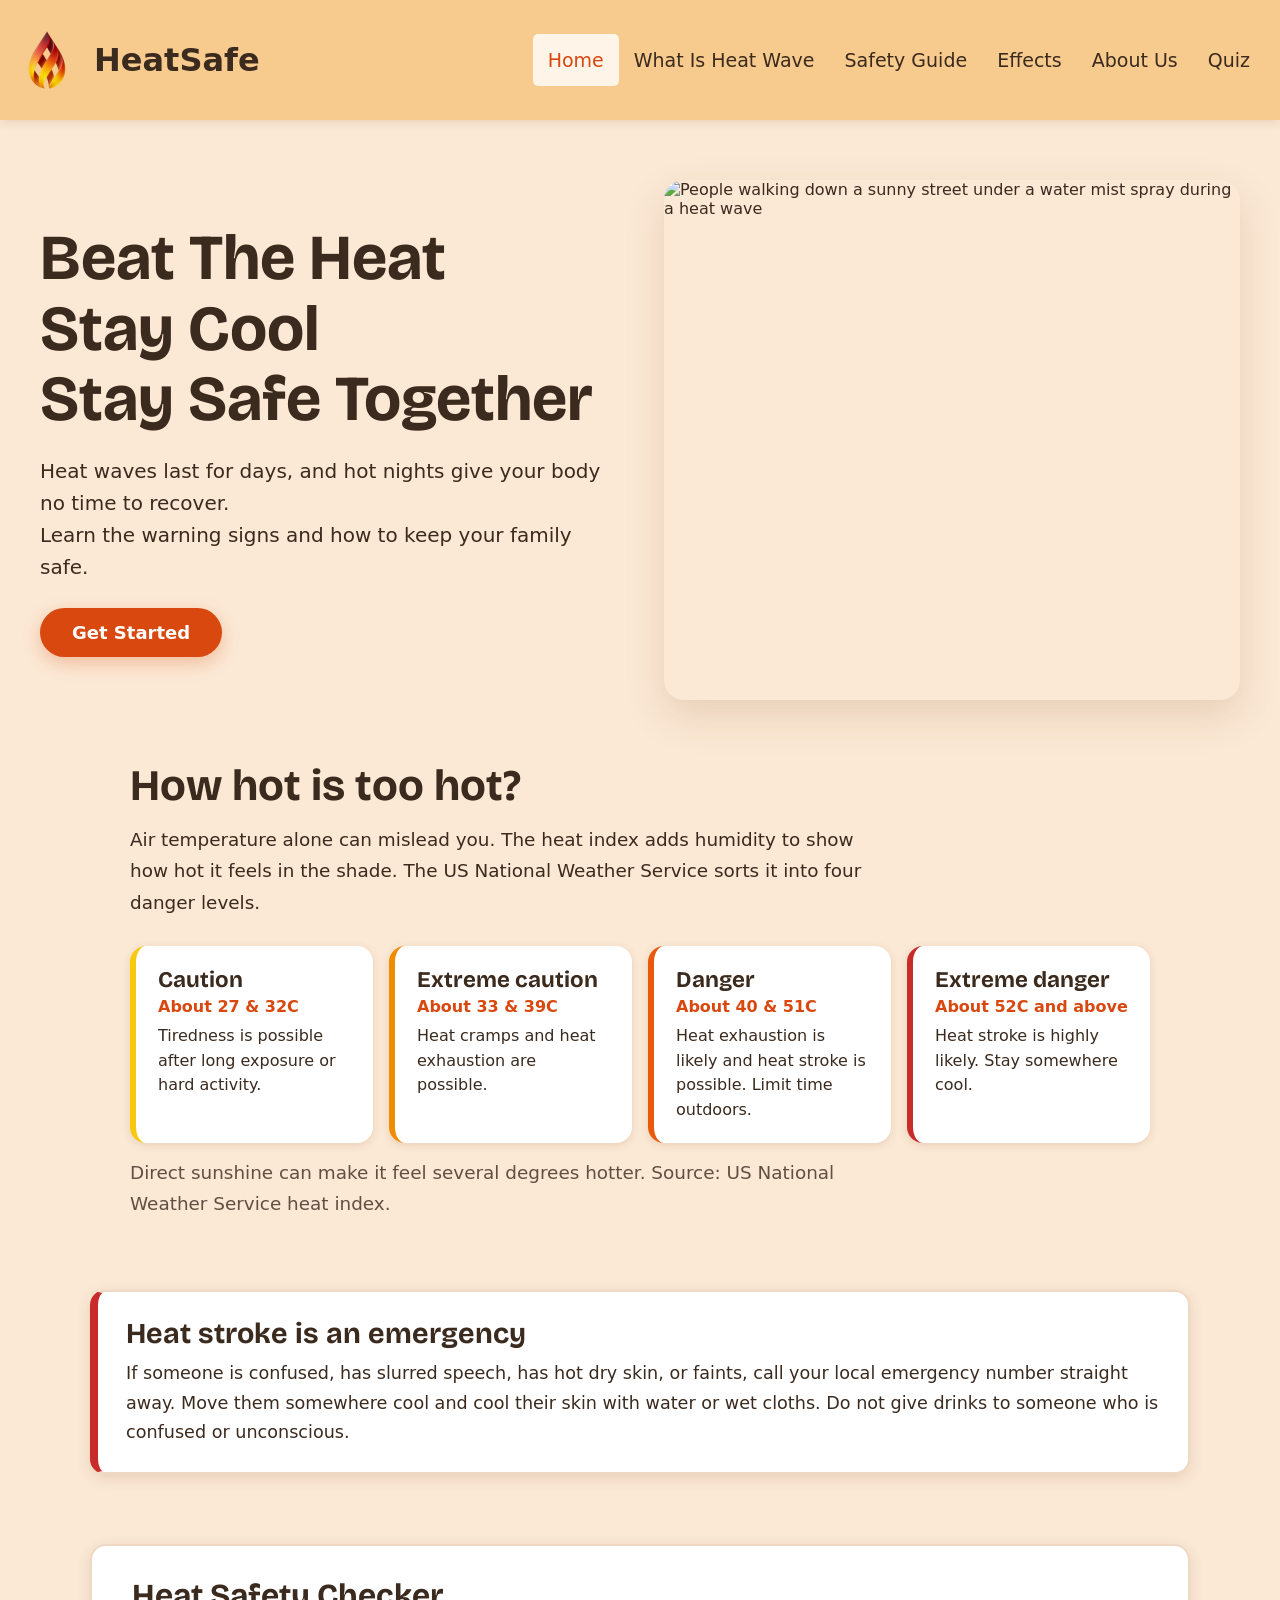
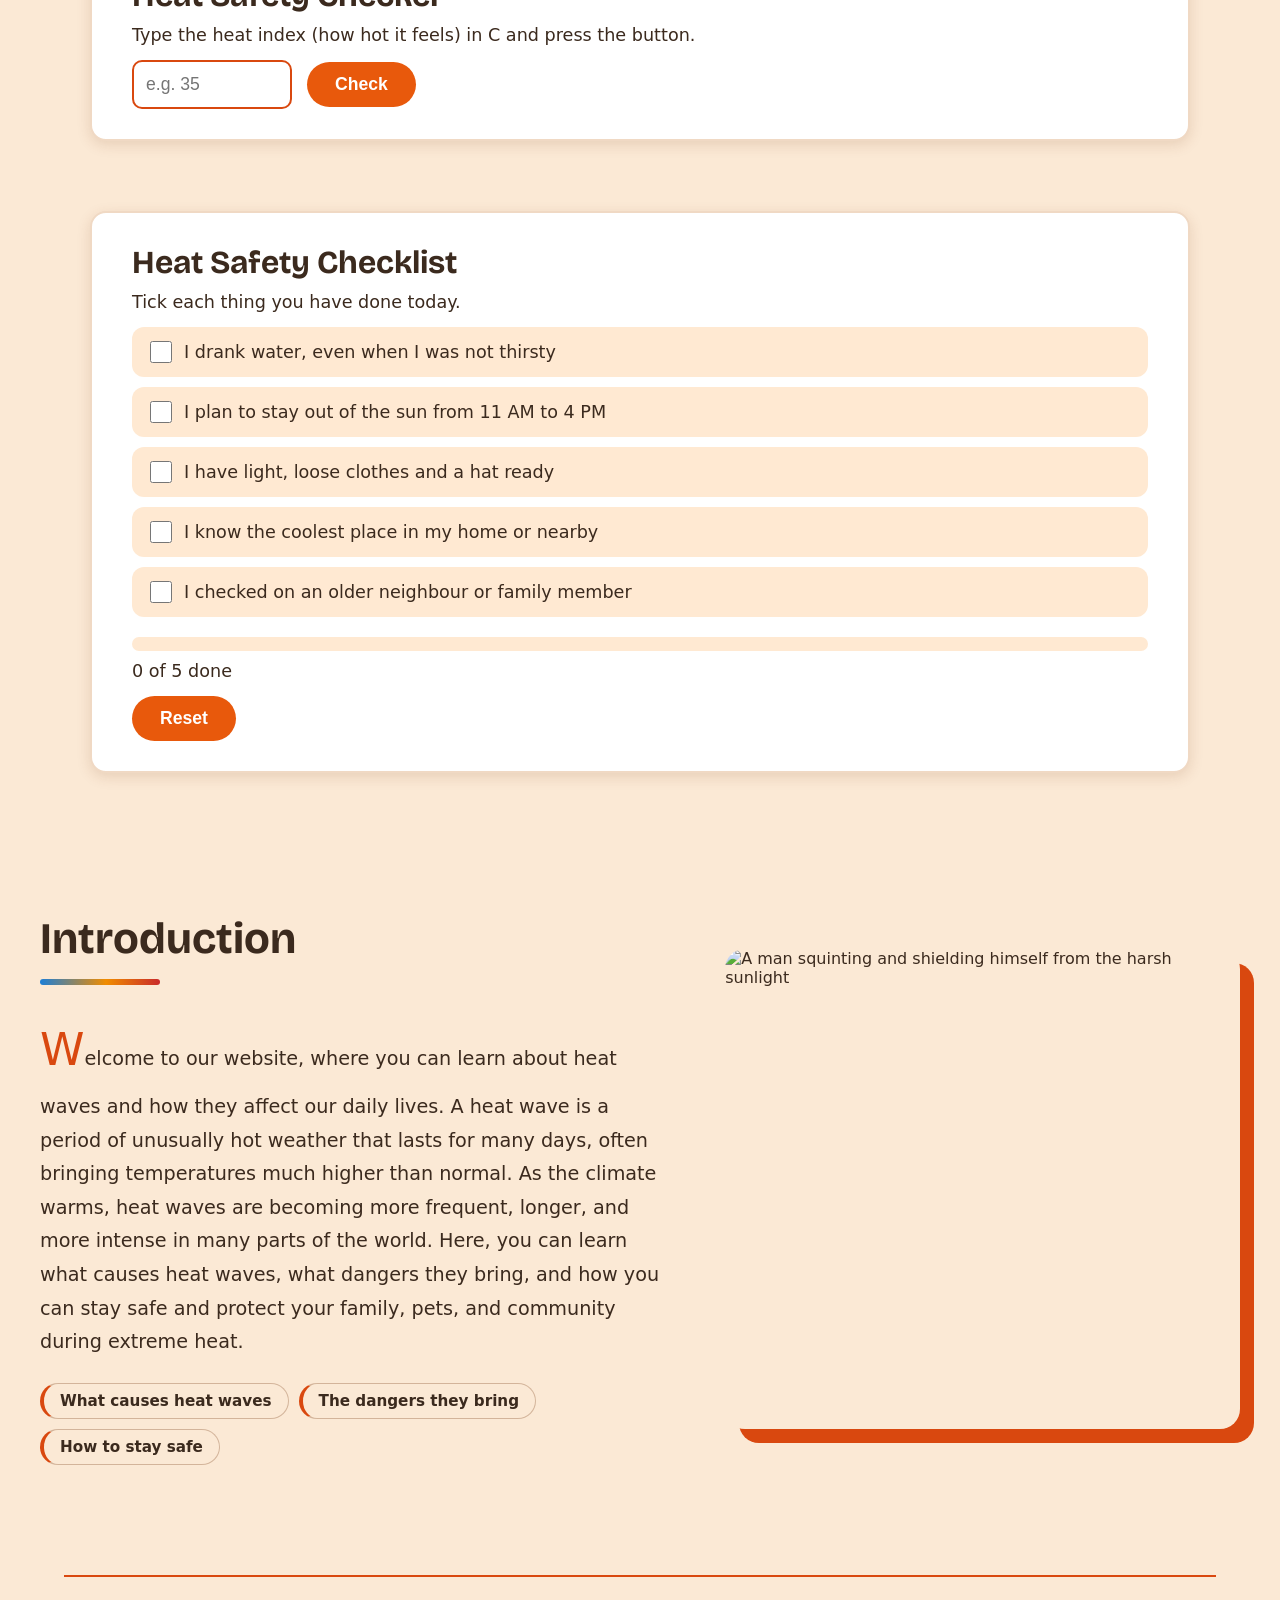
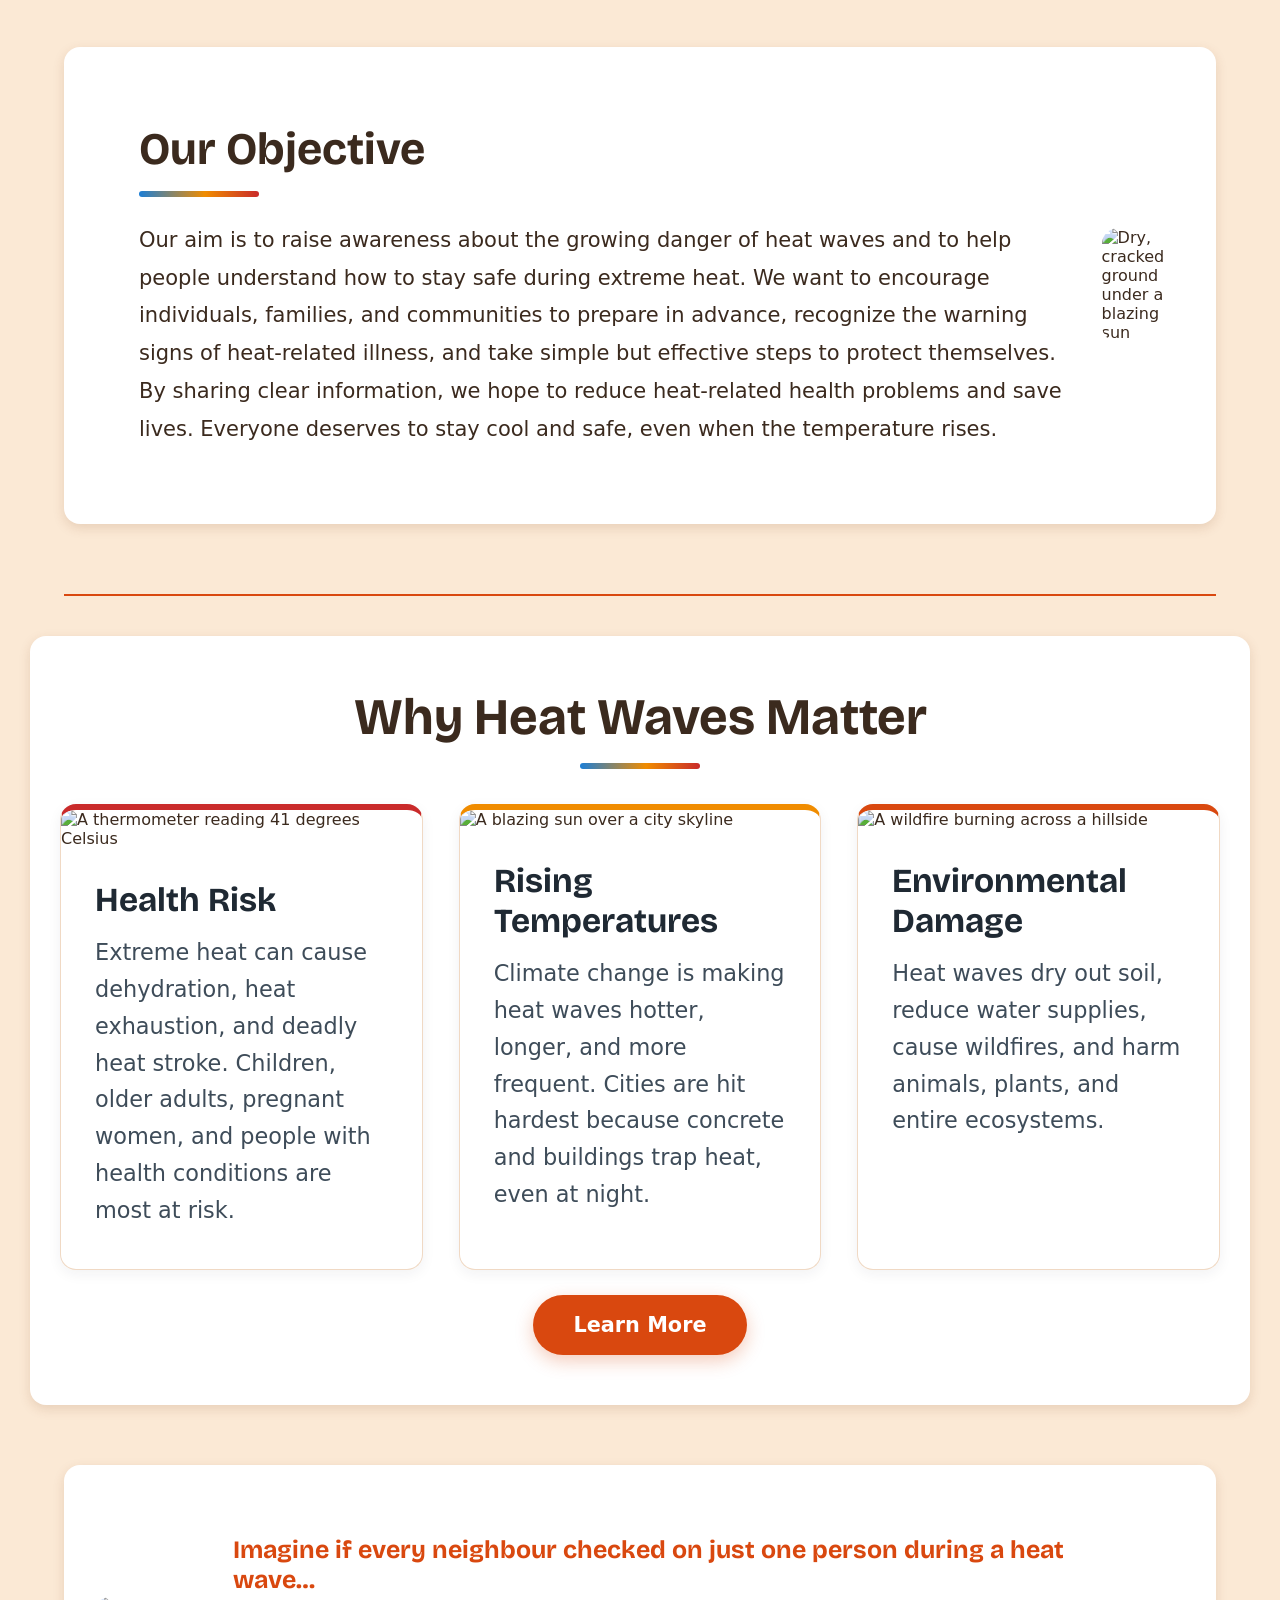
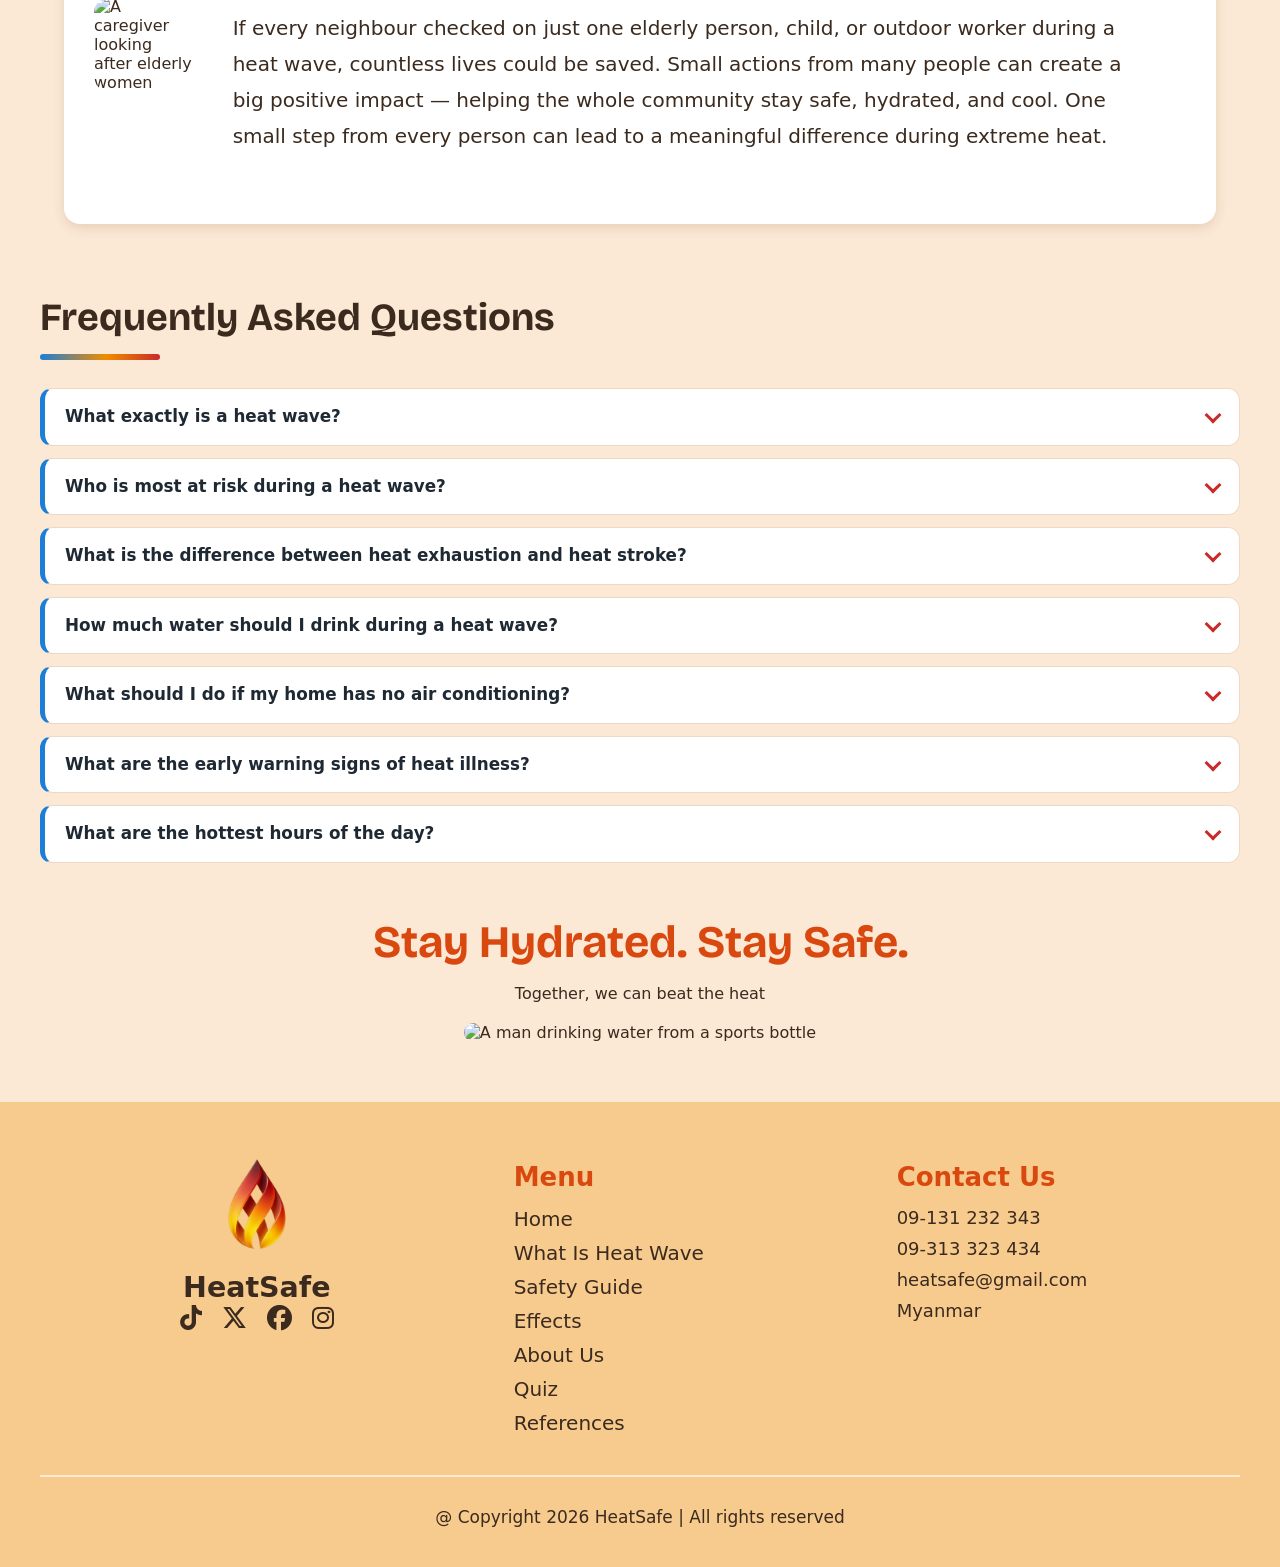
==== index.html @ f96f6f86 "Add files via upload" ====
<!DOCTYPE html>
<html lang="en">
<head>
    <meta charset="UTF-8">
    <meta name="viewport" content="width=device-width, initial-scale=1.0">
    <title>HeatSafe | Home</title>
    <link rel="stylesheet" href="style.css">
    <link rel="stylesheet" href="https://cdnjs.cloudflare.com/ajax/libs/font-awesome/6.5.0/css/all.min.css">
    <link rel="icon" type="image/png" href="Images/favicon.png">
    <link rel="preconnect" href="https://fonts.googleapis.com">
    <link rel="preconnect" href="https://fonts.gstatic.com" crossorigin>
    <link href="https://fonts.googleapis.com/css2?family=Bricolage+Grotesque:opsz,wght@12..96,600;12..96,800&display=swap" rel="stylesheet">
</head>
<body>
    <!-- Header start -->
    <header class="header">
        <a href="index.html" class="logo">
            <img src="Images/logo.png" alt="HeatSafe logo">
            <span class="logo-name">HeatSafe</span>
        </a>
        <button class="nav-toggle" type="button" aria-label="Open menu" aria-expanded="false" aria-controls="site-nav"><span></span><span></span><span></span></button>
        <nav id="site-nav">
            <ul class="menu">
                <li><a href="index.html" class="active" aria-current="page">Home</a></li>
                <li><a href="whatisheatwave.html">What Is Heat Wave</a></li>
                <li><a href="safetyguide.html">Safety Guide</a></li>
                <li><a href="effects.html">Effects</a></li>
                <li><a href="aboutus.html">About Us</a></li>
                <li><a href="quiz.html">Quiz</a></li>
            </ul>
        </nav>
    </header>

    <main class="home-contents">
        <section class="home-box">
            <div class="home-hero-text">
                <h1 class="home-hero-heading">Beat The Heat<br>Stay Cool<br>Stay Safe Together</h1>
                <p class="home-hero-paragraph">Heat waves last for days, and hot nights give your body no time to recover. <br>Learn the warning signs and how to keep your family safe.</p>
                <div class="get-started">
                    <a href="#levels">Get Started</a>
                </div>
            </div>
            <img src="https://images.unsplash.com/photo-1757782032725-3fc6755d6c4d?auto=format&fit=crop&w=1200&q=80" alt="People walking down a sunny street under a water mist spray during a heat wave" class="hero-img">
        </section>
        <section class="levels-sec" id="levels">
            <h2>How hot is too hot?</h2>
            <p>Air temperature alone can mislead you. The heat index adds humidity to show how hot it feels in the shade. The US National Weather Service sorts it into four danger levels.</p>
            <ol class="levels">
                <li class="lv1"><h3>Caution</h3><p class="range">About 27 & 32C</p><p>Tiredness is possible after long exposure or hard activity.</p></li>
                <li class="lv2"><h3>Extreme caution</h3><p class="range">About 33 & 39C</p><p>Heat cramps and heat exhaustion are possible.</p></li>
                <li class="lv3"><h3>Danger</h3><p class="range">About 40 & 51C</p><p>Heat exhaustion is likely and heat stroke is possible. Limit time outdoors.</p></li>
                <li class="lv4"><h3>Extreme danger</h3><p class="range">About 52C and above</p><p>Heat stroke is highly likely. Stay somewhere cool.</p></li>
            </ol>
            <p class="levels-note">Direct sunshine can make it feel several degrees hotter. Source: US National Weather Service heat index.</p>
        </section>
        <div class="emergency-note">
            <h2>Heat stroke is an emergency</h2>
            <p>If someone is confused, has slurred speech, has hot dry skin, or faints, call your local emergency number straight away. Move them somewhere cool and cool their skin with water or wet cloths. Do not give drinks to someone who is confused or unconscious.</p>
        </div>
    
        <section class="checker" id="checker">
            <h2>Heat Safety Checker</h2>
            <p>Type the heat index (how hot it feels) in C and press the button.</p>
            <input type="number" id="temp-input" placeholder="e.g. 35">
            <button id="check-btn" type="button">Check</button>
            <p id="check-result" class="check-result"></p>
        </section>
        <section class="checklist" id="checklist-section">
            <h2>Heat Safety Checklist</h2>
            <p>Tick each thing you have done today.</p>
            <ul class="checklist-items">
                <li><label><input type="checkbox"> I drank water, even when I was not thirsty</label></li>
                <li><label><input type="checkbox"> I plan to stay out of the sun from 11 AM to 4 PM</label></li>
                <li><label><input type="checkbox"> I have light, loose clothes and a hat ready</label></li>
                <li><label><input type="checkbox"> I know the coolest place in my home or nearby</label></li>
                <li><label><input type="checkbox"> I checked on an older neighbour or family member</label></li>
            </ul>
            <div class="progress-bar"><div class="progress-fill" id="progress-fill"></div></div>
            <p id="checklist-progress"></p>
            <p id="checklist-message"></p>
            <button id="checklist-reset" type="button">Reset</button>
        </section>
        <section class="introduction" id="intro">
            <div class="intro-text">
                <h2>Introduction</h2>
                <hr class="heading-underline">
                <p>Welcome to our website, where you can learn about heat waves and how they affect our daily lives. A heat wave is a period of unusually hot weather that lasts for many days, often bringing temperatures much higher than normal. As the climate warms, heat waves are becoming more frequent, longer, and more intense in many parts of the world. Here, you can learn what causes heat waves, what dangers they bring, and how you can stay safe and protect your family, pets, and community during extreme heat.</p>
                <ul class="intro-tags">
                    <li>What causes heat waves</li>
                    <li>The dangers they bring</li>
                    <li>How to stay safe</li>
                </ul>
            </div>
            <img src="https://images.unsplash.com/photo-1496728319214-2785f6d3061e?auto=format&fit=crop&w=1200&q=80" alt="A man squinting and shielding himself from the harsh sunlight" loading="lazy" class="first-image">
        </section>
        <hr class="line">

        <section class="objective">
            <div class="objective-box">
                <div class="obj-text">
                    <h2>Our Objective</h2>
                    <hr>
                    <p>Our aim is to raise awareness about the growing danger of heat waves and to help people understand how to stay safe during extreme heat. We want to encourage individuals, families, and communities to prepare in advance, recognize the warning signs of heat-related illness, and take simple but effective steps to protect themselves. By sharing clear information, we hope to reduce heat-related health problems and save lives. Everyone deserves to stay cool and safe, even when the temperature rises.</p>
                </div>
                <img src="https://images.unsplash.com/photo-1522046310824-b844b4b5806f?auto=format&fit=crop&w=1200&q=80" alt="Dry, cracked ground under a blazing sun" loading="lazy">
            </div>
        </section>

        <hr class="line">
        <section class="envro-box">
            <h2>Why Heat Waves Matter</h2>
            <hr class="heading-underline">
            <div class="envro-contents">
                <div class="envro-img">
                    <img src="https://images.unsplash.com/photo-1560977501-7cb367eccebe?auto=format&fit=crop&w=1200&q=80" alt="A thermometer reading 41 degrees Celsius" loading="lazy">
                    <div class="envro-text">
                        <h3>Health Risk</h3>
                        <p>Extreme heat can cause dehydration, heat exhaustion, and deadly heat stroke. Children, older adults, pregnant women, and people with health conditions are most at risk.</p>
                    </div>
                </div>
                <div class="envro-img">
                    <img src="https://images.unsplash.com/photo-1779449605263-b644365731ef?auto=format&fit=crop&w=1200&q=80" alt="A blazing sun over a city skyline" loading="lazy">
                    <div class="envro-text">
                        <h3>Rising Temperatures</h3>
                        <p>Climate change is making heat waves hotter, longer, and more frequent. Cities are hit hardest because concrete and buildings trap heat, even at night.</p>
                    </div>
                </div>
                <div class="envro-img">
                    <img src="https://images.unsplash.com/photo-1615092296061-e2ccfeb2f3d6?auto=format&fit=crop&w=1200&q=80" alt="A wildfire burning across a hillside" loading="lazy">
                    <div class="envro-text">
                        <h3>Environmental Damage</h3>
                        <p>Heat waves dry out soil, reduce water supplies, cause wildfires, and harm animals, plants, and entire ecosystems.</p>
                    </div>
                </div>
            </div>
            <div class="learn-more">
                <a href="whatisheatwave.html" class="learn-btn">Learn More</a>
            </div>
        </section>
        <section class="community">
            <div class="com-box">
                <img src="https://images.unsplash.com/photo-1762955913084-96ea3f986468?auto=format&fit=crop&w=1200&q=80" alt="A caregiver looking after elderly women" loading="lazy">
                <div class="com-text">
                    <h2>Imagine if every neighbour checked on just one person during a heat wave…</h2>
                    <p>If every neighbour checked on just one elderly person, child, or outdoor worker during a heat wave, countless lives could be saved. Small actions from many people can create a big positive impact — helping the whole community stay safe, hydrated, and cool. One small step from every person can lead to a meaningful difference during extreme heat.</p>
                </div>
            </div>
        </section>
        <section class="faq">
            <h2>Frequently Asked Questions</h2>
            <hr>
            <details class="faq-item">
                <summary class="faq-q">What exactly is a heat wave?</summary>
                <p class="faq-a">A heat wave is a period of abnormally hot weather that lasts for several days or longer, often with temperatures much higher than the usual average for that area and season.</p>
            </details>
            <details class="faq-item">
                <summary class="faq-q">Who is most at risk during a heat wave?</summary>
                <p class="faq-a">Elderly people, infants and young children, pregnant women, outdoor workers, athletes, and people with chronic illnesses (such as heart or lung conditions) are at the highest risk.</p>
            </details>
            <details class="faq-item">
                <summary class="faq-q">What is the difference between heat exhaustion and heat stroke?</summary>
                <p class="faq-a">Heat exhaustion causes heavy sweating, weakness, dizziness, headache, and nausea, but the person is still alert. Move them to a cool place, loosen their clothing, give small sips of water, and cool their skin with wet cloths. If they do not feel better within about an hour, get medical help. Heat stroke is a medical emergency — the body temperature rises above 40°C, the skin may be hot and dry, and the person may become confused or unconscious. Call your local emergency number immediately, and cool them down with water or wet cloths while you wait for help.</p>
            </details>
            <details class="faq-item">
                <summary class="faq-q">How much water should I drink during a heat wave?</summary>
                <p class="faq-a">Drink water regularly throughout the day — even if you don't feel thirsty — and drink more if you are sweating heavily. Pale yellow urine is a good sign; dark yellow urine means you need more fluids. Avoid alcohol and sugary drinks. If a doctor has limited how much fluid you can drink (for example because of kidney or heart disease), ask them how much is safe for you.</p>
            </details>
            <details class="faq-item">
                <summary class="faq-q">What should I do if my home has no air conditioning?</summary>
                <p class="faq-a">Close curtains during the day, open windows at night, use fans, take cool showers or apply damp cloths to your skin, wear light clothing, and visit a public cooling place (library, mall, community hall) for a few hours if you can. Fans alone are not enough when indoor temperatures are very high (above about 35°C).</p>
            </details>
            <details class="faq-item">
                <summary class="faq-q">What are the early warning signs of heat illness?</summary>
                <p class="faq-a">Heavy sweating, muscle cramps, headache, dizziness, nausea, and unusual tiredness. If you notice these, stop what you are doing, move somewhere cool, and drink water.</p>
            </details>
            <details class="faq-item">
                <summary class="faq-q">What are the hottest hours of the day?</summary>
                <p class="faq-a">Usually late morning to late afternoon, roughly 11 AM to 4 PM. Try to do outdoor tasks early in the morning or in the evening.</p>
            </details>
        </section>
        <section class="en-box">
            <div class="encouragement">
                <h2>Stay Hydrated. Stay Safe.</h2>
                <p>Together, we can beat the heat</p>
                <img src="https://images.unsplash.com/photo-1600679472233-eabc13b79f07?auto=format&fit=crop&w=1200&q=80" alt="A man drinking water from a sports bottle" loading="lazy">
            </div>
        </section>
    </main>

    <footer class="footer">
        <div class="links">
            <div class="footer-logo">
                <img src="Images/logo.png" alt="HeatSafe logo">
                <h2>HeatSafe</h2>
<div class="social-icons">
<a href="https://www.tiktok.com/en/" target="_blank" rel="noopener noreferrer" aria-label="TikTok"><i class="fab fa-tiktok"></i></a>
<a href="https://x.com/" target="_blank" rel="noopener noreferrer" aria-label="X"><i class="fab fa-x-twitter"></i></a>
<a href="https://www.facebook.com/" target="_blank" rel="noopener noreferrer" aria-label="Facebook"><i class="fab fa-facebook"></i></a>
<a href="https://www.instagram.com/" target="_blank" rel="noopener noreferrer" aria-label="Instagram"><i class="fab fa-instagram"></i></a>
</div>
            </div>
            <div class="both">
                <div class="quick-links">
                    <h3>Menu</h3>
                    <ul>
                        <li><a href="index.html">Home</a></li>
                        <li><a href="whatisheatwave.html">What Is Heat Wave</a></li>
                        <li><a href="safetyguide.html">Safety Guide</a></li>
                        <li><a href="effects.html">Effects</a></li>
                        <li><a href="aboutus.html">About Us</a></li>
                        <li><a href="quiz.html">Quiz</a></li>
                        <li><a href="references.html">References</a></li>
                    </ul>
                </div>
            </div>
            <div class="contact-us">
                <h3>Contact Us</h3>
                <ul>
<li>09-131 232 343</li>
<li>09-313 323 434</li>
<li>heatsafe@gmail.com</li>
<li>Myanmar</li>
</ul>
            </div>
        </div>
        <hr class="horizontal">
        <p class="copyright">@ Copyright <span id="year">2026</span> HeatSafe | All rights reserved</p>
    </footer>
<script src="script.js"></script>
</body>
</html>
---- style.css ----
:root{
    --bg: #FBE9D5;
    --header: #F7CB8E;
    --nav-active: #FFF4E8;
    --surface: #FFFFFF;
    --surface-2: #FFE9D2;
    --accent: #D9480F;
    --accent-dark: #E8590C;
    --text: #3B2A1E;
    --shadow: rgba(120, 60, 20, 0.15);
    --cool: #1c7ed6;
    --sun: #f08c00;
    --heat: #d9480f;
    --danger: #c92a2a;
    --ink: #1f2933;
    --line: #f0d9c4;
}
*{
    margin: 0;
    padding: 0;
    box-sizing: border-box;
}
html{
    scroll-behavior: smooth;
    scroll-padding-top: 140px;
}
body{
    background-color: var(--bg);
    color: var(--text);
    font-family: "Segoe UI", system-ui, -apple-system, Roboto, Helvetica, Arial, sans-serif;
}
img{
    max-width: 100%;
}
a:focus-visible, summary:focus-visible{
    outline: 3px solid var(--accent);
    outline-offset: 3px;
}
/*Header starts*/
.header{
    background-color: var(--header);
    display: flex;
    align-items: center;
    justify-content: space-between;
    color: var(--text);
    min-height: 120px;
    flex-wrap: wrap;
    position: sticky;
    top: 0;
    z-index: 1000;
    box-shadow: 0 2px 10px var(--shadow);
}
.logo{
    display: flex;
    align-items: center;
    gap: 15px;
    margin: 15px;
    text-decoration: none;
    color: var(--text);
}
.logo img{
    width: 64px;
    height: 80px;
    object-fit: contain;
}
.logo-name{
    font-size: 32px;
    font-weight: bold;
}
.menu{
    display: flex;
    flex-wrap: wrap;
    list-style: none;
    font-size: 19px;
    margin-right: 15px;
}
.menu li a{
    text-decoration: none;
    padding: 15px;
    color: var(--text);
    transition: 0.3s;
}
.menu li a:hover{
    background-color: var(--nav-active);
    color: var(--accent);
    border-radius: 5px;
}
.menu li a.active{
    background-color: var(--nav-active);
    color: var(--accent);
    border-radius: 5px;
}
/*Header ends*/
/*Home start*/
.home-contents{
    background-color: var(--bg);
}
.home-contents h1,
.home-contents h2,
.home-contents h3{
    font-family: "Bricolage Grotesque", "Segoe UI", system-ui, sans-serif;
}

/* Colour bar under headings (blue to orange to red) */
.heading-underline,
.objective-box hr,
.faq hr{
    width: 120px;
    height: 6px;
    border: none;
    border-radius: 999px;
    background: linear-gradient(90deg, var(--cool), var(--sun) 55%, var(--danger));
}

/* Buttons */
.get-started{
    margin-top: 25px;
}
.get-started a,
.learn-btn{
    display: inline-block;
    padding: 14px 32px;
    border: none;
    border-radius: 999px;
    background-color: var(--heat);
    color: #fff;
    font-size: 18px;
    font-weight: bold;
    text-decoration: none;
    box-shadow: 0 6px 18px rgba(217, 72, 15, 0.28);
    transition: 0.2s;
}
.get-started a:hover,
.learn-btn:hover{
    background-color: var(--danger);
    transform: translateY(-2px);
}

/* Hero: text on the left, picture on the right */
.home-hero-text{
    display: flex;
    flex-direction: column;
    align-items: flex-start;
    text-align: left;
}
.home-box{
    display: grid;
    grid-template-columns: 1fr 1fr;
    gap: 48px;
    align-items: center;
    max-width: 1300px;
    margin: 0 auto;
    padding: 60px 40px;
}
.home-hero-heading{
    font-size: clamp(2.6rem, 5vw, 4.4rem);
    line-height: 1.1;
    margin-bottom: 20px;
}
.home-hero-paragraph{
    font-size: 1.25rem;
    line-height: 1.6;
}
.hero-img{
    width: 100%;
    height: 520px;
    object-fit: cover;
    border-radius: 20px;
    box-shadow: 0 16px 40px var(--shadow);
}

/* How hot is too hot */
.levels-sec{
    max-width: 1100px;
    margin: 0 auto 70px;
    padding: 0 40px;
}
.levels-sec h2{
    font-size: clamp(2rem, 3.4vw, 3rem);
    margin-bottom: 12px;
}
.levels-sec > p{
    max-width: 760px;
    font-size: 1.15rem;
    line-height: 1.7;
}
.levels{
    list-style: none;
    display: grid;
    grid-template-columns: repeat(auto-fit, minmax(220px, 1fr));
    gap: 16px;
    margin: 28px 0 14px;
}
.levels li{
    background-color: var(--surface);
    box-shadow: 0 2px 8px var(--shadow);
    border-radius: 16px;
    border-left: 6px solid var(--c);
    padding: 20px 22px;
}
.levels h3{
    font-size: 1.4rem;
    margin-bottom: 4px;
}
.levels .range{
    color: var(--accent);
    font-weight: bold;
    margin-bottom: 8px;
}
.levels li p:last-child{
    line-height: 1.55;
}
.levels-note{
    font-size: 0.95rem;
    opacity: 0.8;
}

/* Each heat level has its own colour (--c) */
.lv0{ --c: #2f9e44; }
.lv1{ --c: #f6c90e; }
.lv2{ --c: #f08c00; }
.lv3{ --c: #e8590c; }
.lv4{ --c: #c92a2a; }
.lv-empty{ --c: #888888; }

.emergency-note{
    width: calc(100% - 80px);
    max-width: 1100px;
    margin: 0 auto 70px;
    padding: 24px 28px;
    background-color: var(--surface);
    border: 2px solid var(--line);
    border-left: 8px solid var(--danger);
    border-radius: 15px;
    box-shadow: 0 4px 14px var(--shadow);
}
.emergency-note h2{
    font-size: 1.8rem;
    margin-bottom: 8px;
}
.emergency-note p{
    font-size: 1.1rem;
    line-height: 1.7;
}

/* Introduction: text on the left, picture on the right */
.introduction{
    display: grid;
    grid-template-columns: 1.1fr 0.9fr;
    gap: 56px;
    align-items: center;
    max-width: 1300px;
    margin: 0 auto;
    padding: 70px 40px;
}
.intro-text h2{
    font-size: clamp(2rem, 3.4vw, 3rem);
    text-align: left;
    margin-bottom: 14px;
}
.intro-text hr{
    margin: 0 0 26px;
}
.intro-text p::first-letter{
    font-size: 45px;
    color: var(--accent);
}
.intro-text p{
    font-size: 1.2rem;
    line-height: 1.75;
    margin-bottom: 24px;
}
.intro-tags{
    display: flex;
    flex-wrap: wrap;
    gap: 10px;
    list-style: none;
}
.intro-tags li{
    padding: 8px 16px;
    border: 1px solid rgba(120, 60, 20, 0.3);
    border-left: 4px solid var(--heat);
    border-radius: 999px;
    font-size: 0.95rem;
    font-weight: bold;
}
.first-image{
    width: 100%;
    height: 480px;
    object-fit: cover;
    border-radius: 20px;
    box-shadow: 14px 14px 0 var(--heat);
}

/* Objective */
.objective{
    display: flex;
    justify-content: space-around;
}
.objective-box{
    background-color: var(--surface);
    display: flex;
    align-items: center;
    border-radius: 16px;
    width: 90%;
    max-width: 1400px;
    padding: 40px;
    margin: 30px auto;
    box-shadow: 0 4px 12px var(--shadow);
}
.objective-box hr{
    margin: 15px 0;
}
.obj-text{
    margin: 35px;
    color: var(--text);
}
.obj-text h2{
    font-size: 45px;
}
.obj-text p{
    font-size: 21px;
    margin-top: 25px;
    line-height: 1.8;
}
.objective-box img{
    width: 40%;
    max-height: 450px;
    object-fit: cover;
    border-radius: 16px;
}

/* Why Heat Waves Matter (three white cards) */
.envro-box{
    background-color: var(--surface);
    margin: 30px;
    border-radius: 16px;
    box-shadow: 0 4px 12px var(--shadow);
    padding: 50px 30px;
}
.envro-box h2{
    text-align: center;
    color: var(--text);
    font-size: clamp(2.2rem, 4vw, 3.2rem);
}
.heading-underline{
    margin: 15px auto 35px;
}
.envro-contents{
    display: grid;
    grid-template-columns: repeat(auto-fit, minmax(280px, 1fr));
    gap: 36px;
    max-width: 1500px;
    margin: 20px auto;
}
.envro-img{
    background-color: #fff;
    border: 1px solid var(--line);
    border-top: 6px solid var(--sun);
    border-radius: 16px;
    overflow: hidden;
    box-shadow: 0 4px 14px rgba(31, 41, 51, 0.06);
}
.envro-img:nth-child(1){ border-top-color: var(--danger); }
.envro-img:nth-child(2){ border-top-color: var(--sun); }
.envro-img:nth-child(3){ border-top-color: var(--heat); }
.envro-img img{
    width: 100%;
    height: 360px;
    object-fit: cover;
    border-radius: 0;
}
.envro-text{
    text-align: left;
    padding: 32px 34px 40px;
}
.envro-text h3{
    margin: 0 0 14px;
    padding: 0;
    background: none;
    color: var(--ink);
    font-size: 2.1rem;
}
.envro-text p{
    margin: 0;
    color: #3e4c59;
    font-size: 1.4rem;
    line-height: 1.65;
    text-align: left;
}
.learn-btn{
    font-size: 1.3rem;
    padding: 18px 40px;
}
.learn-more{
    text-align: center;
    margin-top: 25px;
}

/* Community */
.community{
    display: flex;
    justify-content: space-around;
}
.com-box{
    background-color: var(--surface);
    border-radius: 16px;
    display: flex;
    align-items: center;
    margin: 30px;
    width: 90%;
    max-width: 1400px;
    box-shadow: 0 4px 12px var(--shadow);
    padding: 30px;
}
.com-box img{
    width: 35%;
    max-height: 400px;
    object-fit: cover;
    border-radius: 16px;
}
.com-text{
    color: var(--text);
    margin: 20px;
    padding: 20px;
}
.com-text h2{
    font-size: 25px;
    margin-bottom: 15px;
    color: var(--accent);
}
.com-text p{
    font-size: 20px;
    line-height: 1.8;
}

/* FAQ */
.faq{
    padding: 40px;
}
.faq h2{
    font-size: 2.4rem;
    margin-bottom: 14px;
}
.faq hr{
    margin-bottom: 28px;
}
.faq-item{
    background-color: #fff;
    color: var(--ink);
    border: 1px solid var(--line);
    border-left: 5px solid var(--cool);
    border-radius: 12px;
    margin-bottom: 12px;
}
.faq-item[open]{
    border-left-color: var(--danger);
}
.faq-q{
    display: flex;
    align-items: center;
    justify-content: space-between;
    gap: 16px;
    padding: 16px 20px;
    font-size: 1.05rem;
    font-weight: bold;
    line-height: 1.4;
    list-style: none;
    cursor: pointer;
}
.faq-q::-webkit-details-marker{
    display: none;
}
.faq-q::after{
    content: "";
    width: 9px;
    height: 9px;
    margin-top: -4px;
    border-right: 3px solid var(--danger);
    border-bottom: 3px solid var(--danger);
    transform: rotate(45deg);
    transition: 0.2s;
}
.faq-item[open] .faq-q::after{
    margin-top: 4px;
    transform: rotate(225deg);
}
.faq-a{
    padding: 0 20px 18px;
    line-height: 1.65;
}

/* Encouragement */
.en-box{
    display: flex;
    justify-content: center;
    margin-bottom: 60px;
}
.encouragement{
    text-align: center;
    color: var(--text);
}
.encouragement h2{
    color: var(--accent);
    font-size: 45px;
    margin-bottom: 15px;
}
.encouragement img{
    width: 500px;
    max-width: 100%;
    max-height: 400px;
    object-fit: cover;
    border-radius: 20px;
    margin-top: 20px;
}

/* Line between sections */
.line{
    margin: 40px auto;
    background-color: var(--accent);
    height: 2px;
    border: none;
    width: 90%;
}
/*Home ends*/

/*What is heat wave starts*/
.main-box{
    width: 90%;
    max-width: 1600px;
    border-radius: 30px;
    overflow: hidden;
    background: var(--bg);
    box-shadow: 0 10px 30px var(--shadow);
    margin: 30px auto;
}
.main-box-parent{
    display: flex;
    justify-content: center;
}
.heatwave-hero{
    background: linear-gradient(135deg, #FFE2C2, #FFC999);
    min-height: 500px;
    padding: 40px;
    color: var(--text);
    position: relative;
}
.heatwave-hero-wrapper{
    display: flex;
    align-items: center;
    justify-content: space-between;
    gap: 40px;
}
.heatwave-hero-img{
    width: 45%;
    max-width: 500px;
    border-radius: 20px;
    box-shadow: 0 10px 25px rgba(120, 60, 20, 0.2);
    object-fit: cover;
}
.heatwave-nav{
    display: flex;
    justify-content: flex-end;
    margin-bottom: 70px;
}
.heatwave-nav ul{
    display: flex;
    flex-wrap: wrap;
    gap: 25px;
    list-style: none;
}
.heatwave-nav ul li a{
    text-decoration: none;
    color: var(--text);
    font-weight: bold;
    transition: 0.3s;
}
.heatwave-nav ul li a:hover{
    color: var(--accent);
}
.heatwave-herocontent{
    max-width: 600px;
}
.heatwave-herocontent h1{
    font-size: 73px;
    margin-bottom: 20px;
    line-height: 1.1;
}
.heatwave-herocontent p{
    font-size: 18px;
    margin-bottom: 30px;
    line-height: 1.8;
}
.heatwave-btn{
    display: inline-block;
    padding: 14px 28px;
    border-radius: 40px;
    background: var(--accent);
    color: #fff;
    text-decoration: none;
    font-weight: bold;
    transition: 0.3s;
}
.heatwave-btn:hover{
    background: var(--accent-dark);
    color: #fff;
}
.heatwave-benefits{
    padding: 50px 40px;
    color: var(--text);
}
.heatwave-title{
    font-size: 40px;
    margin-bottom: 35px;
    color: var(--accent);
}
.heatwave-card{
    display: flex;
    align-items: center;
    gap: 25px;
    background: var(--surface);
    border: 2px solid var(--surface-2);
    border-radius: 25px;
    overflow: hidden;
    margin-bottom: 40px;
    transition: 0.3s;
    padding: 25px;
}
.heatwave-card:hover{
    transform: translateY(-8px);
    box-shadow: 0 2px 5px var(--shadow);
    border-color: var(--accent);
    background: var(--surface-2);
   
}
.heatwave-card img{
    width: 40%;
    border-radius: 20px;
    object-fit: cover;
}
.heatwave-cardtext{
    padding: 20px;
    flex: 1;
}
.heatwave-cardtext h3{
    font-size: 32px;
    margin-bottom: 15px;
    color: var(--accent);
}
.heatwave-cardtext p{
    font-size: 17px;
    line-height: 1.8;
    margin-bottom: 20px;
    color: var(--text);
}
.heatwave-bottom{
    background: var(--surface);
    color: var(--text);
    text-align: center;
    padding: 20px;
    font-size: 15px;
}
/*What is heat wave ends*/
/*Safety guide starts*/
.text-box{
    max-width: 1200px;
    margin: 50px auto;
    padding: 0 20px;
}
.text-box h1{
    color: var(--text);
    text-align: center;
    font-size: 60px;
}
.pg-underline{
    background-color: var(--accent);
    width: 500px;
    max-width: 80%;
    margin: 20px auto;
    height: 4px;
    border: none;
}
.horizontal-container{
    margin: 50px;
}
.plantguide-bg{
    background-color: var(--surface);
    padding: 20px 0;
}
.plantguide-hero{
    display: flex;
    justify-content: center;
    align-items: center;
    padding: 30px;
}
.plantguide-hero img{
    width: 600px;
    max-width: 45%;
    margin: 35px;
    border-radius: 25px;
}
.plantguide-hero p{
    font-size: 22px;
    width: 620px;
    max-width: 55%;
    margin: 35px;
    background-color: var(--surface-2);
    padding: 30px;
    border-radius: 20px;
    color: var(--text);
    line-height: 1.8;
}
.guide-box{
    background-color: var(--surface);
    padding: 30px;
    margin: 40px auto;
    border-radius: 30px;
    display: flex;
    align-items: center;
    gap: 25px;
    border: 2px solid var(--surface-2);
    box-shadow: 0 2px 5px var(--shadow);
    transition: 0.3s;
}
.guide-box:hover{
    background-color: var(--surface-2);
    border-color: var(--accent);
}
.guide-box img{
    width: 25%;
    border-radius: 20px;
    border: 2px solid var(--accent);
}
.guide-text{
    margin: 20px;
    flex: 1;
}
.guide-text h2{
    color: var(--accent);
    font-size: 28px;
    font-weight: bold;
    margin-bottom: 20px;
    padding-bottom: 12px;
    border-bottom: 4px solid var(--accent);
    display: inline-block;
}
.guide-box ul, .guide-box ol{
    padding-left: 25px;
    margin: 20px 0;
}
.guide-box li{
    margin: 12px 0;
    color: var(--text);
    font-size: 17px;
    line-height: 1.6;
}
.rooftop-box{
    background-color: var(--surface);
    width: 90%;
    max-width: 1400px;
    margin: 0 auto 50px;
    padding: 40px;
    border-radius: 30px;
}
.rooftop-box h2{
    color: var(--text);
    background-color: var(--surface-2);
    text-align: center;
    padding: 25px;
    margin-bottom: 40px;
    font-size: 45px;
    font-weight: bold;
    border-left: 10px solid var(--accent);
    border-right: 10px solid var(--accent);
    border-radius: 22px;
    transition: 0.5s;
}
.rooftop-box h2:hover{
    transform: translateY(-8px);
}
.rft-header{
    display: flex;
    justify-content: center;
}
.rft-introtext{
    background-color: var(--surface-2);
    padding: 25px;
    margin-bottom: 60px;
    border-bottom: 8px solid var(--accent);
    border-radius: 20px;
}
.rft-introtext p{
    font-size: 20px;
    color: var(--text);
    line-height: 1.8;
    text-align: center;
}
.method{
    background-color: #fff;
    margin-bottom: 40px;
    padding: 25px;
    border-radius: 25px;
    transition: all 0.3s ease;
}
.method img{
    width: 45%;
    border-radius: 20px;
    border: 3px solid var(--accent);
}
.method-text{
    width: 50%;
    padding: 10px;
    overflow: hidden;
}
.method-left img{
    float: left;
    margin-right: 3%;
}
.method-right img{
    float: right;
    margin-left: 3%;
}
.method::after{
    content: "";
    display: block;
    clear: both;
}
.method-text h2{
    color: var(--accent);
    font-size: 28px;
    font-weight: bold;
    margin-bottom: 15px;
    padding-bottom: 8px;
    border-bottom: 3px solid var(--accent);
}
.method-text p{
    color: var(--text);
    font-size: 18px;
    line-height: 1.8;
    margin: 12px 0;
}
/*Safety guide ends*/
/*Effects starts*/
.pfy-cardsheader{
    color: var(--text);
    display: flex;
    justify-content: center;
    align-items: center;
    margin: 60px 30px;
    gap: 40px;
    flex-wrap: wrap;
}
.pfy-cardsheader img{
    width: 500px;
    max-width: 100%;
    border-radius: 25px;
}
.pfy-herotext{
    width: 600px;
    max-width: 100%;
}
.pfy-herotext h1{
    font-size: 65px;
    color: var(--text);
    margin-bottom: 20px;
}
.pfy-herotext p{
    font-size: 19px;
    color: var(--text);
    line-height: 1.8;
    margin-bottom: 20px;
}
.pfy-arrow{
    font-size: 50px;
    display: flex;
    justify-content: center;
}
.pfy-arrow a{
    color: var(--accent);
    margin: 10px;
}
.pfy-allcards{
    display: flex;
    align-items: center;
    flex-direction: column;
    padding: 0 40px 60px;
}
.pfy-card{
    display: flex;
    align-items: center;
    width: 90%;
    max-width: 1400px;
    padding: 30px;
    background: var(--surface);
    border: 2px solid var(--surface-2);
    border-radius: 25px;
    margin: 20px 0;
    transition: 0.3s;
    gap: 25px;
}
.pfy-card:hover{
    background: var(--surface-2);
    transform: translateY(-5px);
    box-shadow: 0 2px 5px var(--shadow);
    border-color: var(--accent);
}
.pfy-card img{
    width: 250px;
    height: 250px;
    object-fit: cover;
    border: 2px solid var(--accent);
    border-radius: 25px;
    flex-shrink: 0;
}
.pfy-cardtext{
    display: flex;
    flex-direction: column;
    align-items: flex-start;
    flex: 1;
}
.pfy-cardtext details{
    padding: 10px;
    color: var(--text);
    border-radius: 20px;
    cursor: pointer;
    width: 100%;
}
.pfy-cardtext details summary{
    display: flex;
    flex-direction: column;
    align-items: flex-start;
    cursor: pointer;
    list-style: none;
    width: 100%;
}
.pfy-cardtext h3{
    font-size: 40px;
    color: var(--accent);
    margin-bottom: 5px;
}
.pfy-cardtext details p{
    width: 100%;
    color: var(--text);
    border-radius: 10px;
    font-size: 17px;
    line-height: 1.8;
    margin-top: 20px;
}
.pfy-cardtext details summary::after{
    content: "➤";
    color: var(--accent);
    font-size: 22px;
    margin-top: 10px;
    transition: 0.3s;
}
.pfy-cardtext details[open] summary::after{
    transform: rotate(90deg);
}
/*Effects ends*/
/*About us starts*/
.abtus-hero{
    text-align: center;
    color: var(--text);
    background: linear-gradient(135deg, #FFE2C2, #FFC999);
    background-size: cover;
    margin: 15px;
    height: 600px;
    border-radius: 25px;
    display: flex;
    align-items: center;
    justify-content: center;
    flex-direction: column;
}
.abtus-hero h1{
    font-size: 90px;
    
}
.abtus-hero p{
    font-size: 40px;
    
    margin-bottom: 20px;
}
.arrow{
    color: var(--accent);
    font-size: 50px;
    margin-top: 20px;
}
.profile h2{
    font-size: 38px;
    margin-bottom: 20px;
    color: var(--accent);
}
.profile{
    width: 90%;
    max-width: 1200px;
    background-color: var(--surface);
    color: var(--text);
    padding: 30px;
    margin: 25px auto;
    border: 2px solid var(--surface-2);
    border-radius: 25px;
    box-shadow: 0 2px 4px var(--shadow);
    transition: 0.3s;
    display: flex;
    align-items: center;
    gap: 25px;
}
.profile:hover{
    transform: translateY(-10px);
    background-color: var(--surface-2);
    border-color: var(--accent);
}
.profile img{
    border-radius: 50%;
    height: 200px;
    width: 200px;
    object-fit: cover;
    flex-shrink: 0;
    border: 4px solid var(--accent);
}
.aboutus-text{
    text-align: left;
}
.aboutus-text p{
    font-size: 19px;
    line-height: 1.8;
}
.all-profiles{
    display: flex;
    justify-content: center;
    flex-direction: column;
    align-items: center;
    padding: 40px 0;
}
/*About us ends*/
/*References starts*/
.ref-intro{
    max-width: 800px;
    margin: 20px auto 0;
    text-align: center;
    font-size: 20px;
    line-height: 1.8;
}
.ref-list{
    width: 90%;
    max-width: 1000px;
    margin: 40px auto 60px;
    display: flex;
    flex-direction: column;
    gap: 25px;
}
.ref-card{
    background-color: var(--surface);
    border: 2px solid var(--surface-2);
    border-radius: 25px;
    padding: 30px;
    transition: 0.3s;
}
.ref-card:hover{
    background-color: var(--surface-2);
    border-color: var(--accent);
}
.ref-card h2{
    color: var(--accent);
    font-size: 26px;
    margin-bottom: 10px;
}
.ref-card p{
    font-size: 18px;
    line-height: 1.7;
    margin-bottom: 15px;
}
.ref-card a{
    color: var(--accent);
    font-weight: bold;
    word-break: break-all;
}
.disclaimer{
    max-width: 800px;
    margin: 0 auto 60px;
    padding: 20px 25px;
    background-color: var(--surface-2);
    border-left: 8px solid var(--accent);
    border-radius: 15px;
    font-size: 18px;
    line-height: 1.7;
}
/*References ends*/

/*Footer starts*/
.footer{
    background-color: var(--header);
    text-align: center;
    color: var(--text);
    padding: 40px;
    font-size: 19px;
    margin-top: 40px;
}
.links{
    display: flex;
    align-items: flex-start;
    justify-content: space-evenly;
    gap: 40px;
    flex-wrap: wrap;
}
.footer-logo img{
    width: 100px;
    height: 125px;
    object-fit: contain;
}
.social-icons a{
    font-size: 25px;
    margin: 7px;
}
.social-icons i{
    color: var(--text);
    transition: 0.3s;
}
.social-icons a:hover i{
    color: var(--accent);
}
.quick-links{
    margin-top: 20px;
    text-align: left;
}
.quick-links h3{
    color: var(--accent);
    font-size: 26px;
    margin-bottom: 15px;
}
.quick-links ul{
    list-style: none;
    padding: 0;
    display: flex;
    flex-direction: column;
    gap: 10px;
}
.quick-links ul a{
    text-decoration: none;
    color: var(--text);
    font-size: 20px;
    transition: 0.3s;
}
.quick-links ul a:hover{
    color: var(--accent);
}
.both{
    display: flex;
    justify-content: center;
    gap: 20px;
}
.contact-us{
    margin: 20px;
    text-align: left;
}
.contact-us h3{
    color: var(--accent);
    font-size: 26px;
    margin-bottom: 15px;
}
.contact-us ul{
    list-style: none;
    font-size: 18px;
    display: flex;
    flex-direction: column;
    gap: 10px;
}
.horizontal{
    margin: 40px auto 30px;
    height: 2px;
    background-color: var(--surface-2);
    border: none;
}
.copyright{
    text-align: center;
    color: var(--text);
    font-size: 17px;
}
/*Footer ends*/
/*Responsive*/
@media (max-width: 768px){
    .home-box, .introduction{
        grid-template-columns: 1fr;
        padding: 30px 20px;
    }
    .home-hero-paragraph{
        font-size: 18px;
    }
    .hero-img, .first-image{
        height: 320px;
    }
    .levels-sec{
        padding: 0 20px;
    }
    .emergency-note, .checker, .checklist{
        width: calc(100% - 40px);
        padding: 20px;
    }
    .objective-box{
        flex-direction: column;
        width: 90%;
    }
    .objective-box img{
        width: 100%;
    }
    .com-box{
        flex-direction: column;
    }
    .com-box img{
        width: 100%;
    }
    .text-box h1, .pfy-herotext h1, .abtus-hero h1{
        font-size: 38px;
    }
    .plantguide-hero{
        flex-direction: column;
    }
    .plantguide-hero img, .plantguide-hero p{
        max-width: 90%;
        width: 90%;
    }
    .guide-box{
        flex-direction: column;
    }
    .guide-box img{
        width: 100%;
    }
    .method img{
        width: 100%;
        float: none;
    }
    .method-text{
        width: 100%;
        margin-top: 20px;
    }
    .pfy-cardsheader{
        flex-direction: column;
    }
    .pfy-cardsheader img{
        width: 90%;
    }
    .pfy-herotext{
        width: 90%;
    }
    .pfy-card{
        flex-direction: column;
    }
    .pfy-card img{
        width: 100%;
        height: auto;
    }
    .pfy-cardtext h3{
        font-size: 28px;
    }
    .profile{
        flex-direction: column;
        text-align: center;
    }
    .aboutus-text{
        text-align: center;
    }
    .links{
        flex-direction: column;
        align-items: center;
    }
    .heatwave-card{
        flex-direction: column;
        padding: 15px;
    }
    .heatwave-card img{
        width: 100%;
    }
    .heatwave-herocontent h1{
        font-size: 40px;
    }
    .heatwave-nav{
        justify-content: center;
        margin-bottom: 40px;
    }
    .heatwave-hero{
        padding: 25px 20px;
    }
    .heatwave-hero-wrapper{
        flex-direction: column;
    }
    .heatwave-hero-img{
        width: 100%;
        max-width: 100%;
    }
    .heatwave-benefits{
        padding: 30px 15px;
    }
    .envro-box, .objective-box, .com-box, .rooftop-box{
        padding: 20px;
    }
    .rooftop-box h2{
        font-size: 28px;
    }
    .abtus-hero p{
        font-size: 24px;
    }
    .encouragement h2, .intro-text h2, .obj-text h2, .faq h2{
        font-size: 30px;
    }
    .faq{
        padding: 10px;
    }
    .logo-name{
        font-size: 26px;
    }
    .logo img{
        width: 48px;
        height: 60px;
    }
    .both{
        flex-direction: column;
        align-items: center;
    }
}


/*JavaScript features start*/
/* Back to top button (JS adds the class "show" after scrolling) */
#top-btn{
    display: none;
    position: fixed;
    bottom: 25px;
    right: 25px;
    z-index: 1000;
    padding: 12px 18px;
    border: 2px solid var(--accent);
    border-radius: 25px;
    background-color: var(--accent-dark);
    color: #fff;
    font-size: 16px;
    font-weight: bold;
    cursor: pointer;
}
#top-btn.show{
    display: block;
}
#top-btn:hover{
    background-color: var(--accent);
    color: #fff;
}

/* Heat Safety Checker */
.checker, .checklist{
    width: calc(100% - 80px);
    max-width: 1100px;
    margin: 0 auto 70px;
    padding: 30px 40px;
    background-color: var(--surface);
    border: 2px solid var(--line);
    border-radius: 16px;
    box-shadow: 0 4px 14px var(--shadow);
}
.checker h2, .checklist h2{
    font-size: 2rem;
    margin-bottom: 10px;
}
.checker p, .checklist p{
    font-size: 1.1rem;
    margin-bottom: 15px;
}
.checker input{
    background: #fff;
    color: var(--ink);
    width: 160px;
    padding: 12px;
    margin-right: 10px;
    font-size: 1.1rem;
    border: 2px solid var(--accent);
    border-radius: 10px;
}
.checker button, .checklist button{
    padding: 12px 28px;
    font-size: 1.1rem;
    font-weight: bold;
    border: none;
    border-radius: 25px;
    background-color: var(--accent-dark);
    color: #fff;
    cursor: pointer;
}
.checker button:hover, .checklist button:hover{
    background-color: var(--accent);
    color: #fff;
}
.check-result{
    display: none;
    margin-top: 20px;
    padding: 18px 22px;
    background-color: var(--surface-2);
    border-left: 8px solid var(--c);
    border-radius: 12px;
}
.check-result.show{
    display: block;
}

/* Heat Safety Checklist */
.checklist-items{
    list-style: none;
    margin-bottom: 20px;
}
.checklist-items li{
    margin-bottom: 10px;
}
.checklist-items label{
    display: flex;
    align-items: center;
    gap: 12px;
    padding: 14px 18px;
    background-color: var(--surface-2);
    border-radius: 12px;
    font-size: 1.1rem;
    cursor: pointer;
}
.checklist-items input{
    width: 22px;
    height: 22px;
    accent-color: var(--accent);
}
.checklist-items label.done{
    text-decoration: line-through;
    opacity: 0.7;
}
.progress-bar{
    height: 14px;
    margin-bottom: 10px;
    background-color: var(--surface-2);
    border-radius: 999px;
    overflow: hidden;
}
.progress-fill{
    width: 0;
    height: 100%;
    background-color: var(--accent);
    transition: 0.3s;
}
.progress-fill.w0{ width: 0; }
.progress-fill.w1{ width: 20%; }
.progress-fill.w2{ width: 40%; }
.progress-fill.w3{ width: 60%; }
.progress-fill.w4{ width: 80%; }
.progress-fill.w5{ width: 100%; }
#checklist-message{
    font-weight: bold;
    color: var(--accent);
}

/* Heat Wave Quiz */
.quiz{
    width: calc(100% - 80px);
    max-width: 1100px;
    margin: 0 auto 70px;
    padding: 30px 40px;
    background-color: var(--surface);
    border: 2px solid var(--line);
    border-top: 8px solid var(--accent);
    border-radius: 16px;
    box-shadow: 0 4px 14px var(--shadow);
}
.quiz h2{
    font-size: 2rem;
    margin-bottom: 10px;
}
.quiz > p{
    font-size: 1.1rem;
    margin-bottom: 15px;
}
.quiz-timer{
    background-color: var(--surface-2);
    padding: 12px;
    margin-bottom: 20px;
    border-radius: 10px;
    text-align: center;
    font-size: 1.2rem;
}
#quiz-time{
    font-size: 1.6rem;
    font-weight: bold;
    color: var(--accent);
}
#quiz-time.low{
    color: #c92a2a;
}
.quiz-question{
    background-color: var(--surface-2);
    padding: 18px 20px;
    margin-bottom: 15px;
    border-radius: 12px;
}
.quiz-question p{
    font-size: 1.15rem;
    font-weight: bold;
    margin-bottom: 10px;
}
.quiz-question label{
    display: block;
    padding: 8px 10px;
    margin-bottom: 4px;
    border-radius: 8px;
    font-size: 1.05rem;
    cursor: pointer;
}
.quiz-question label input{
    accent-color: var(--accent);
    margin-right: 8px;
}
.quiz-question label.correct{
    background-color: #2f9e44;
    color: #fff;
}
.quiz-question label.wrong{
    background-color: var(--danger);
    color: #fff;
}
.quiz-buttons{
    text-align: center;
    margin-top: 20px;
}
.quiz-buttons button{
    padding: 12px 28px;
    margin: 5px;
    font-size: 1.1rem;
    font-weight: bold;
    border: none;
    border-radius: 25px;
    background-color: var(--accent-dark);
    color: #fff;
    cursor: pointer;
}
.quiz-buttons button:hover:not(:disabled){
    background-color: var(--accent);
    color: #fff;
}
.quiz-buttons button:disabled{
    opacity: 0.5;
    cursor: not-allowed;
}
#quiz-result{
    text-align: center;
    margin-top: 20px;
    font-size: 1.6rem;
    color: var(--accent);
}
@media (max-width: 768px){
    .quiz{
        width: calc(100% - 40px);
        padding: 20px;
    }
}

/* Hamburger menu */
.nav-toggle{
    display: none;
    flex-direction: column;
    justify-content: center;
    gap: 5px;
    width: 46px;
    height: 46px;
    position: absolute;
    top: 22px;
    right: 15px;
    padding: 10px;
    background: var(--surface-2);
    border: 2px solid var(--accent);
    border-radius: 10px;
    cursor: pointer;
}
.nav-toggle span{
    display: block;
    height: 3px;
    background: var(--accent);
    border-radius: 3px;
    transition: 0.3s;
}
.nav-toggle.open span:nth-child(1){ transform: translateY(8px) rotate(45deg); }
.nav-toggle.open span:nth-child(2){ opacity: 0; }
.nav-toggle.open span:nth-child(3){ transform: translateY(-8px) rotate(-45deg); }
@media (max-width: 900px){
    .header{
        min-height: 90px;
        padding: 5px 0;
    }
    .nav-toggle{
        display: flex;
    }
    .header nav{
        display: none;
        width: 100%;
        border-top: 2px solid var(--surface-2);
    }
    .header nav.open{
        display: block;
    }
    .menu{
        flex-direction: column;
        margin: 0;
        padding: 10px 15px 15px;
    }
    .menu li a{
        display: block;
        padding: 14px 15px;
    }
}
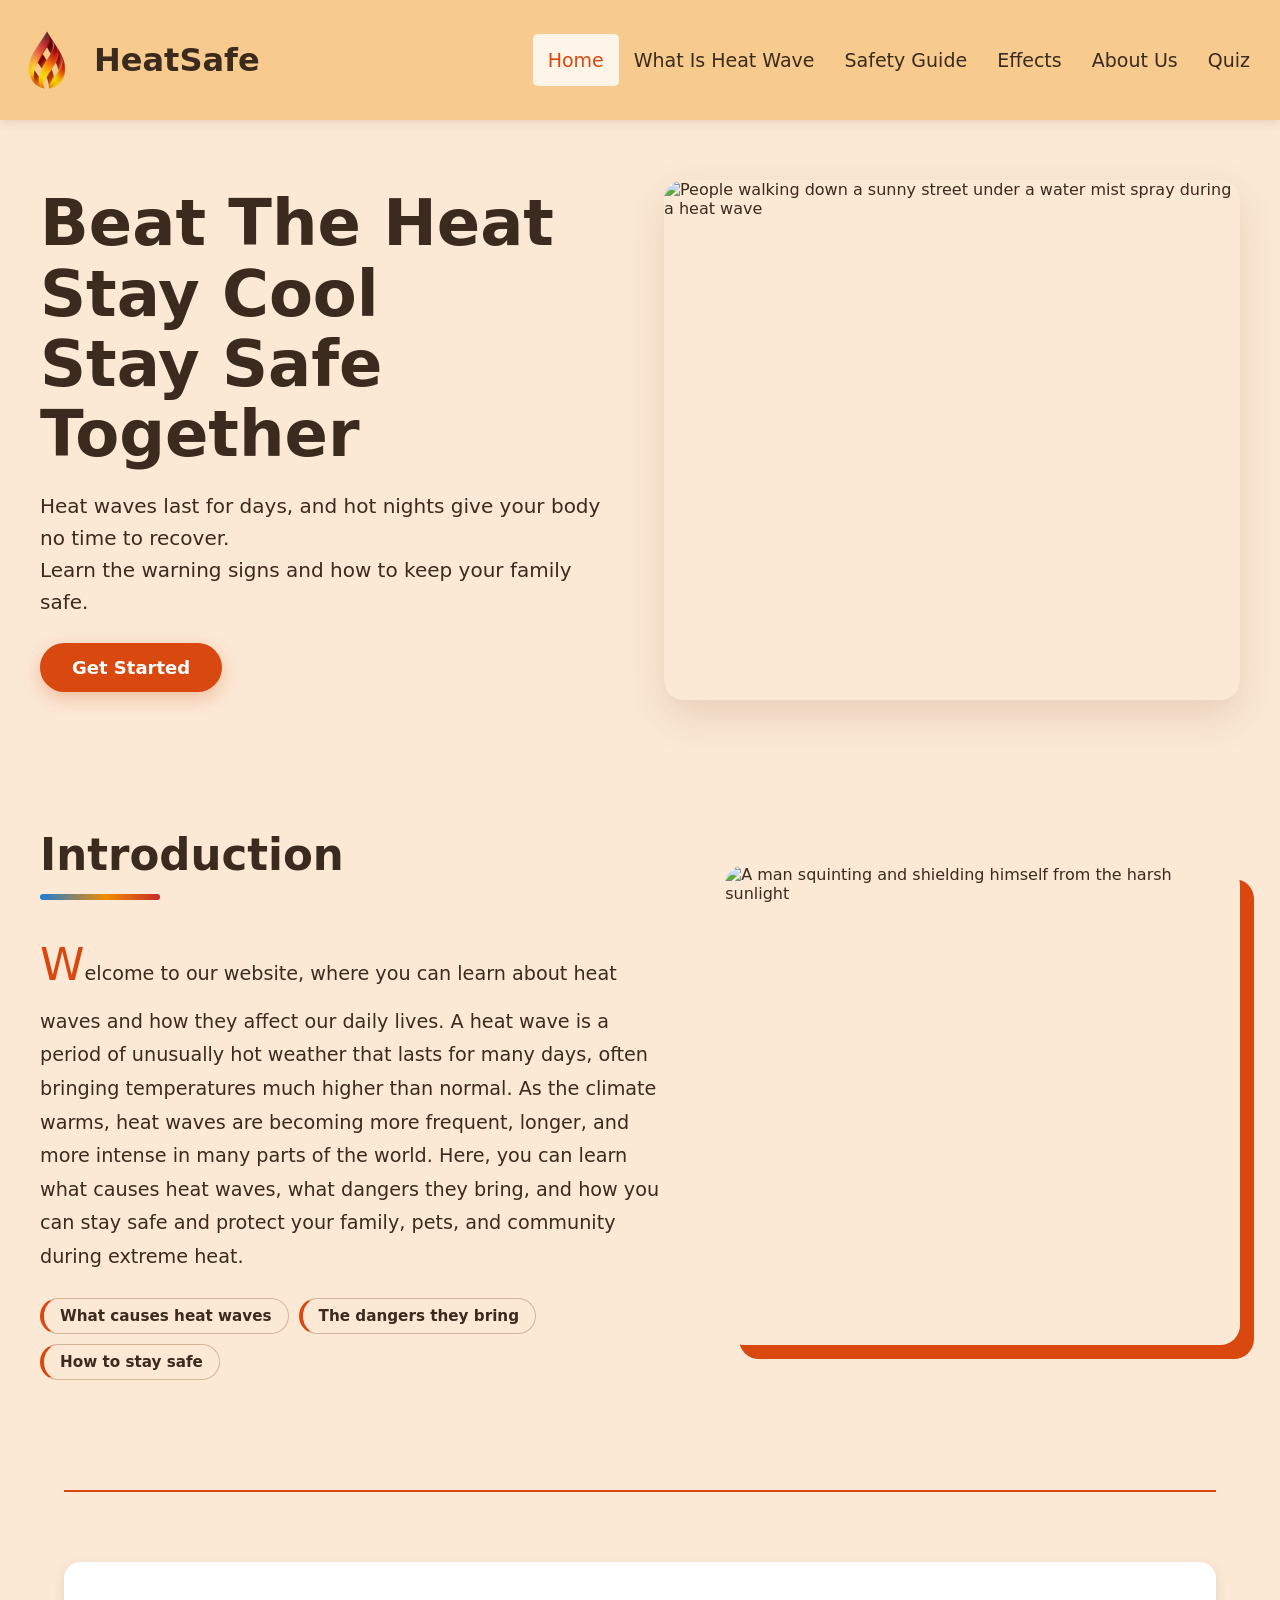
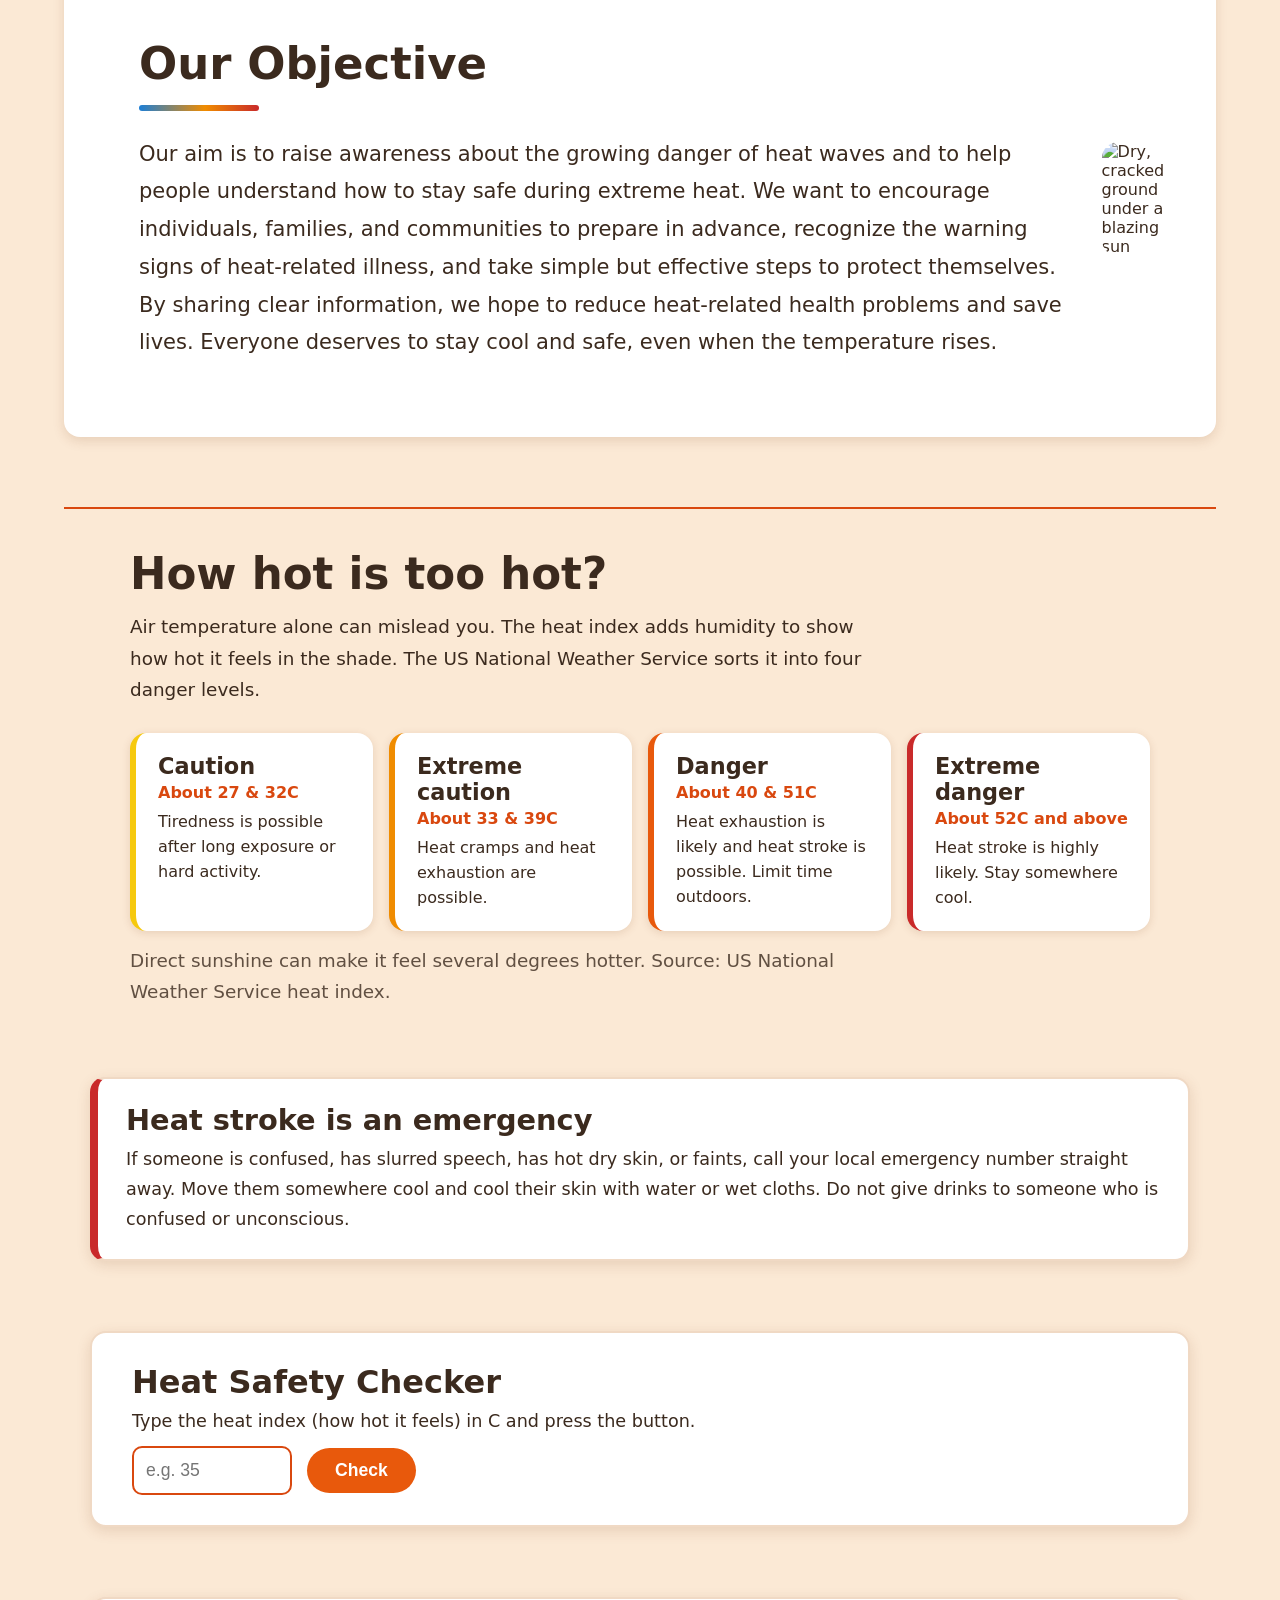
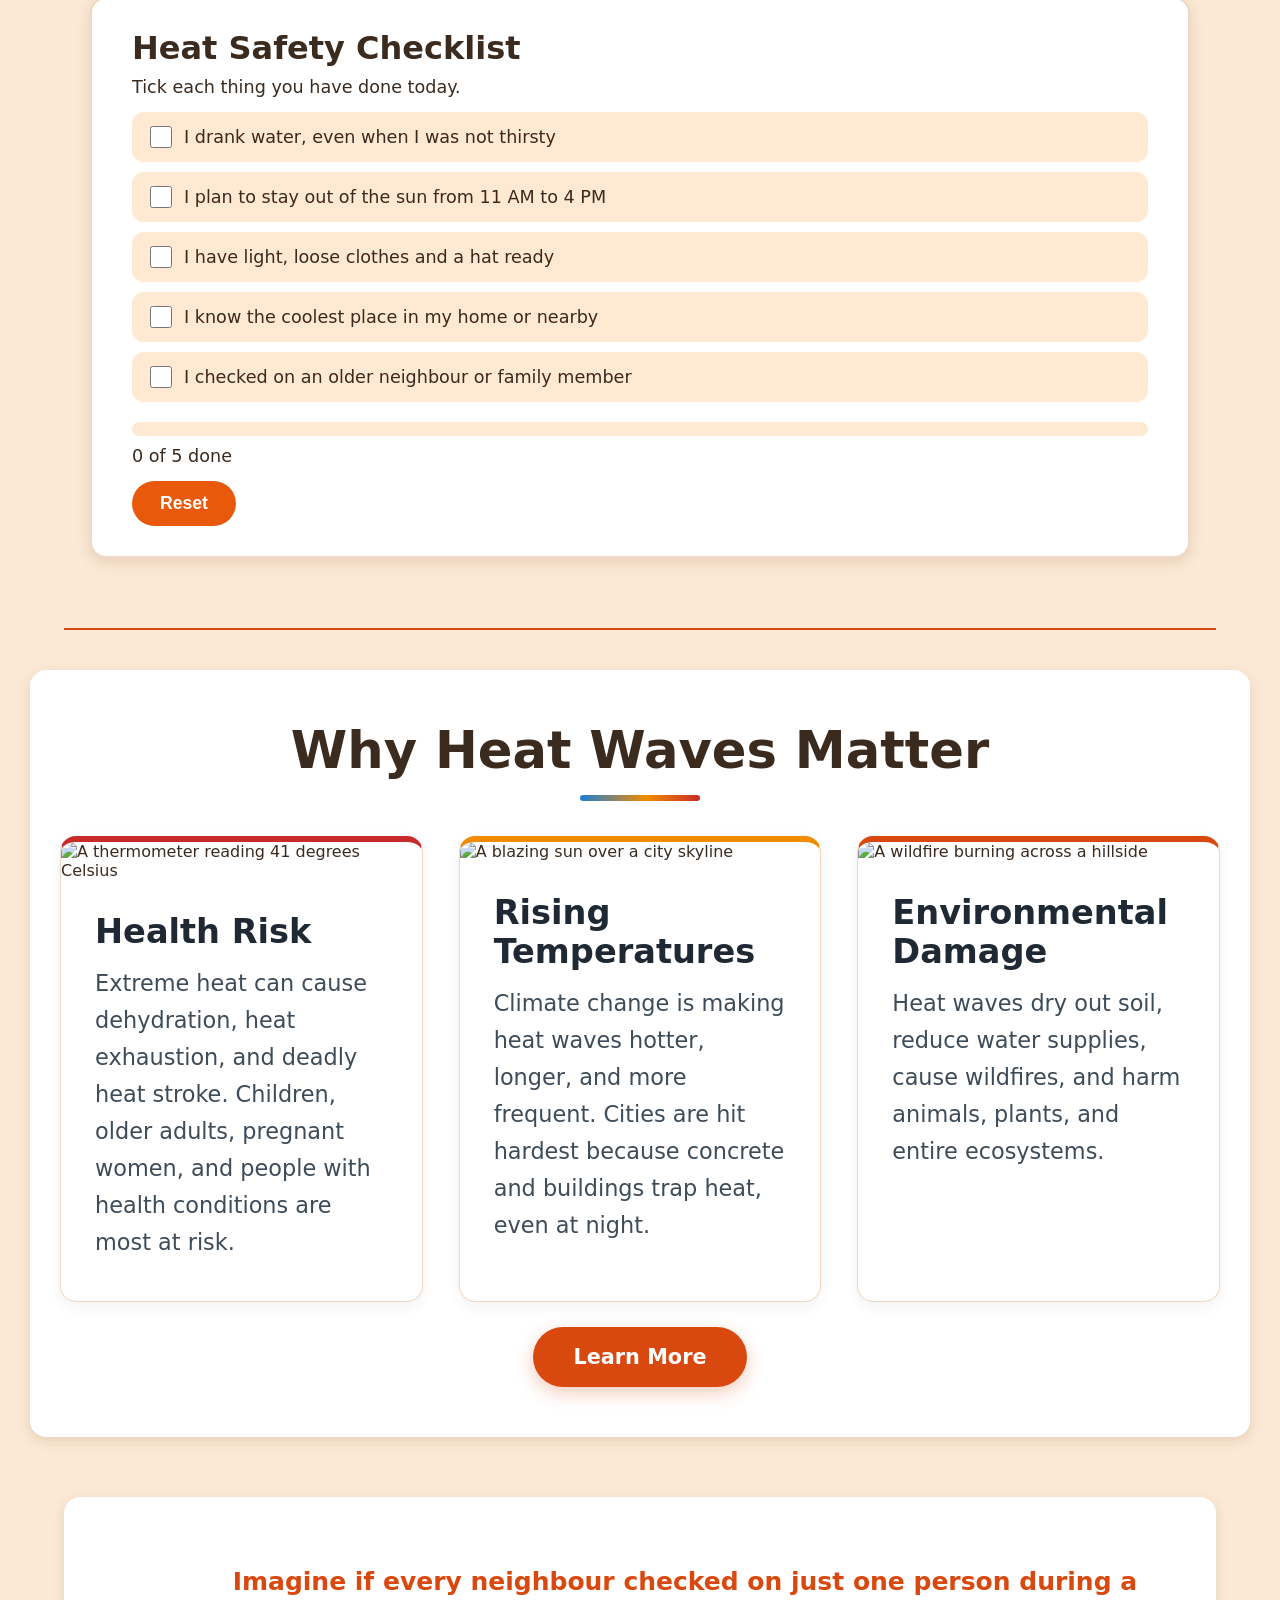
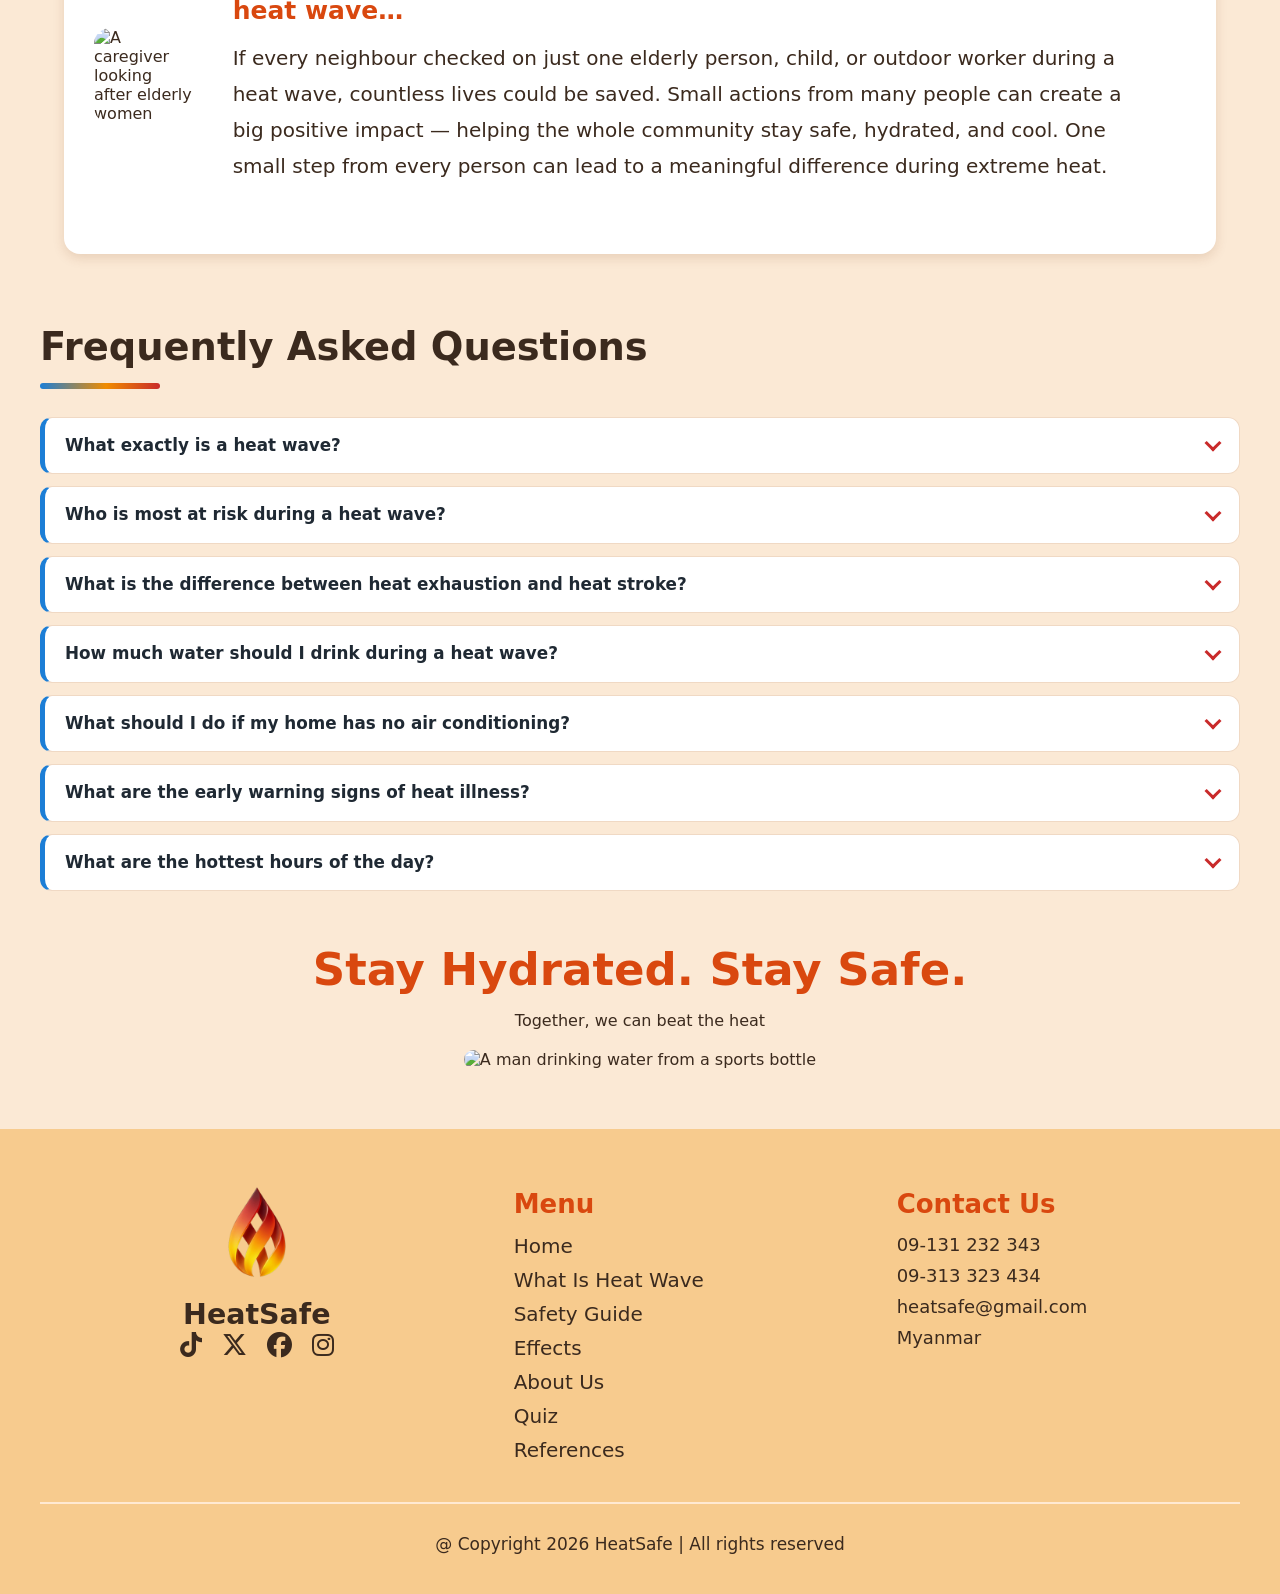
==== commit 73a9be93: "Update index.html" ====
--- a/index.html
+++ b/index.html
@@ -9,7 +9,7 @@
     <link rel="icon" type="image/png" href="Images/favicon.png">
     <link rel="preconnect" href="https://fonts.googleapis.com">
     <link rel="preconnect" href="https://fonts.gstatic.com" crossorigin>
-    <link href="https://fonts.googleapis.com/css2?family=Bricolage+Grotesque:opsz,wght@12..96,600;12..96,800&display=swap" rel="stylesheet">
+    <link href="https://fonts.googleapis.com/css2?family=Bricolage+Grotesque:opsz,wght@12..96,600;12..96,800&display=swap%22 rel="stylesheet">
 </head>
 <body>
     <!-- Header start -->
@@ -30,7 +30,7 @@
             </ul>
         </nav>
     </header>
-
+ 
     <main class="home-contents">
         <section class="home-box">
             <div class="home-hero-text">
@@ -42,6 +42,33 @@
             </div>
             <img src="https://images.unsplash.com/photo-1757782032725-3fc6755d6c4d?auto=format&fit=crop&w=1200&q=80" alt="People walking down a sunny street under a water mist spray during a heat wave" class="hero-img">
         </section>
+        <section class="introduction" id="intro">
+            <div class="intro-text">
+                <h2>Introduction</h2>
+                <hr class="heading-underline">
+                <p>Welcome to our website, where you can learn about heat waves and how they affect our daily lives. A heat wave is a period of unusually hot weather that lasts for many days, often bringing temperatures much higher than normal. As the climate warms, heat waves are becoming more frequent, longer, and more intense in many parts of the world. Here, you can learn what causes heat waves, what dangers they bring, and how you can stay safe and protect your family, pets, and community during extreme heat.</p>
+                <ul class="intro-tags">
+                    <li>What causes heat waves</li>
+                    <li>The dangers they bring</li>
+                    <li>How to stay safe</li>
+                </ul>
+            </div>
+            <img src="https://images.unsplash.com/photo-1496728319214-2785f6d3061e?auto=format&fit=crop&w=1200&q=80" alt="A man squinting and shielding himself from the harsh sunlight" loading="lazy" class="first-image">
+        </section>
+        <hr class="line">
+ 
+        <section class="objective">
+            <div class="objective-box">
+                <div class="obj-text">
+                    <h2>Our Objective</h2>
+                    <hr>
+                    <p>Our aim is to raise awareness about the growing danger of heat waves and to help people understand how to stay safe during extreme heat. We want to encourage individuals, families, and communities to prepare in advance, recognize the warning signs of heat-related illness, and take simple but effective steps to protect themselves. By sharing clear information, we hope to reduce heat-related health problems and save lives. Everyone deserves to stay cool and safe, even when the temperature rises.</p>
+                </div>
+                <img src="https://images.unsplash.com/photo-1522046310824-b844b4b5806f?auto=format&fit=crop&w=1200&q=80" alt="Dry, cracked ground under a blazing sun" loading="lazy">
+            </div>
+        </section>
+ 
+        <hr class="line">
         <section class="levels-sec" id="levels">
             <h2>How hot is too hot?</h2>
             <p>Air temperature alone can mislead you. The heat index adds humidity to show how hot it feels in the shade. The US National Weather Service sorts it into four danger levels.</p>
@@ -57,7 +84,7 @@
             <h2>Heat stroke is an emergency</h2>
             <p>If someone is confused, has slurred speech, has hot dry skin, or faints, call your local emergency number straight away. Move them somewhere cool and cool their skin with water or wet cloths. Do not give drinks to someone who is confused or unconscious.</p>
         </div>
-    
+   
         <section class="checker" id="checker">
             <h2>Heat Safety Checker</h2>
             <p>Type the heat index (how hot it feels) in C and press the button.</p>
@@ -80,33 +107,8 @@
             <p id="checklist-message"></p>
             <button id="checklist-reset" type="button">Reset</button>
         </section>
-        <section class="introduction" id="intro">
-            <div class="intro-text">
-                <h2>Introduction</h2>
-                <hr class="heading-underline">
-                <p>Welcome to our website, where you can learn about heat waves and how they affect our daily lives. A heat wave is a period of unusually hot weather that lasts for many days, often bringing temperatures much higher than normal. As the climate warms, heat waves are becoming more frequent, longer, and more intense in many parts of the world. Here, you can learn what causes heat waves, what dangers they bring, and how you can stay safe and protect your family, pets, and community during extreme heat.</p>
-                <ul class="intro-tags">
-                    <li>What causes heat waves</li>
-                    <li>The dangers they bring</li>
-                    <li>How to stay safe</li>
-                </ul>
-            </div>
-            <img src="https://images.unsplash.com/photo-1496728319214-2785f6d3061e?auto=format&fit=crop&w=1200&q=80" alt="A man squinting and shielding himself from the harsh sunlight" loading="lazy" class="first-image">
-        </section>
         <hr class="line">
-
-        <section class="objective">
-            <div class="objective-box">
-                <div class="obj-text">
-                    <h2>Our Objective</h2>
-                    <hr>
-                    <p>Our aim is to raise awareness about the growing danger of heat waves and to help people understand how to stay safe during extreme heat. We want to encourage individuals, families, and communities to prepare in advance, recognize the warning signs of heat-related illness, and take simple but effective steps to protect themselves. By sharing clear information, we hope to reduce heat-related health problems and save lives. Everyone deserves to stay cool and safe, even when the temperature rises.</p>
-                </div>
-                <img src="https://images.unsplash.com/photo-1522046310824-b844b4b5806f?auto=format&fit=crop&w=1200&q=80" alt="Dry, cracked ground under a blazing sun" loading="lazy">
-            </div>
-        </section>
-
-        <hr class="line">
+ 
         <section class="envro-box">
             <h2>Why Heat Waves Matter</h2>
             <hr class="heading-underline">
@@ -186,7 +188,7 @@
             </div>
         </section>
     </main>
-
+ 
     <footer class="footer">
         <div class="links">
             <div class="footer-logo">
@@ -228,4 +230,5 @@
     </footer>
 <script src="script.js"></script>
 </body>
-</html>+</html>
+ 
